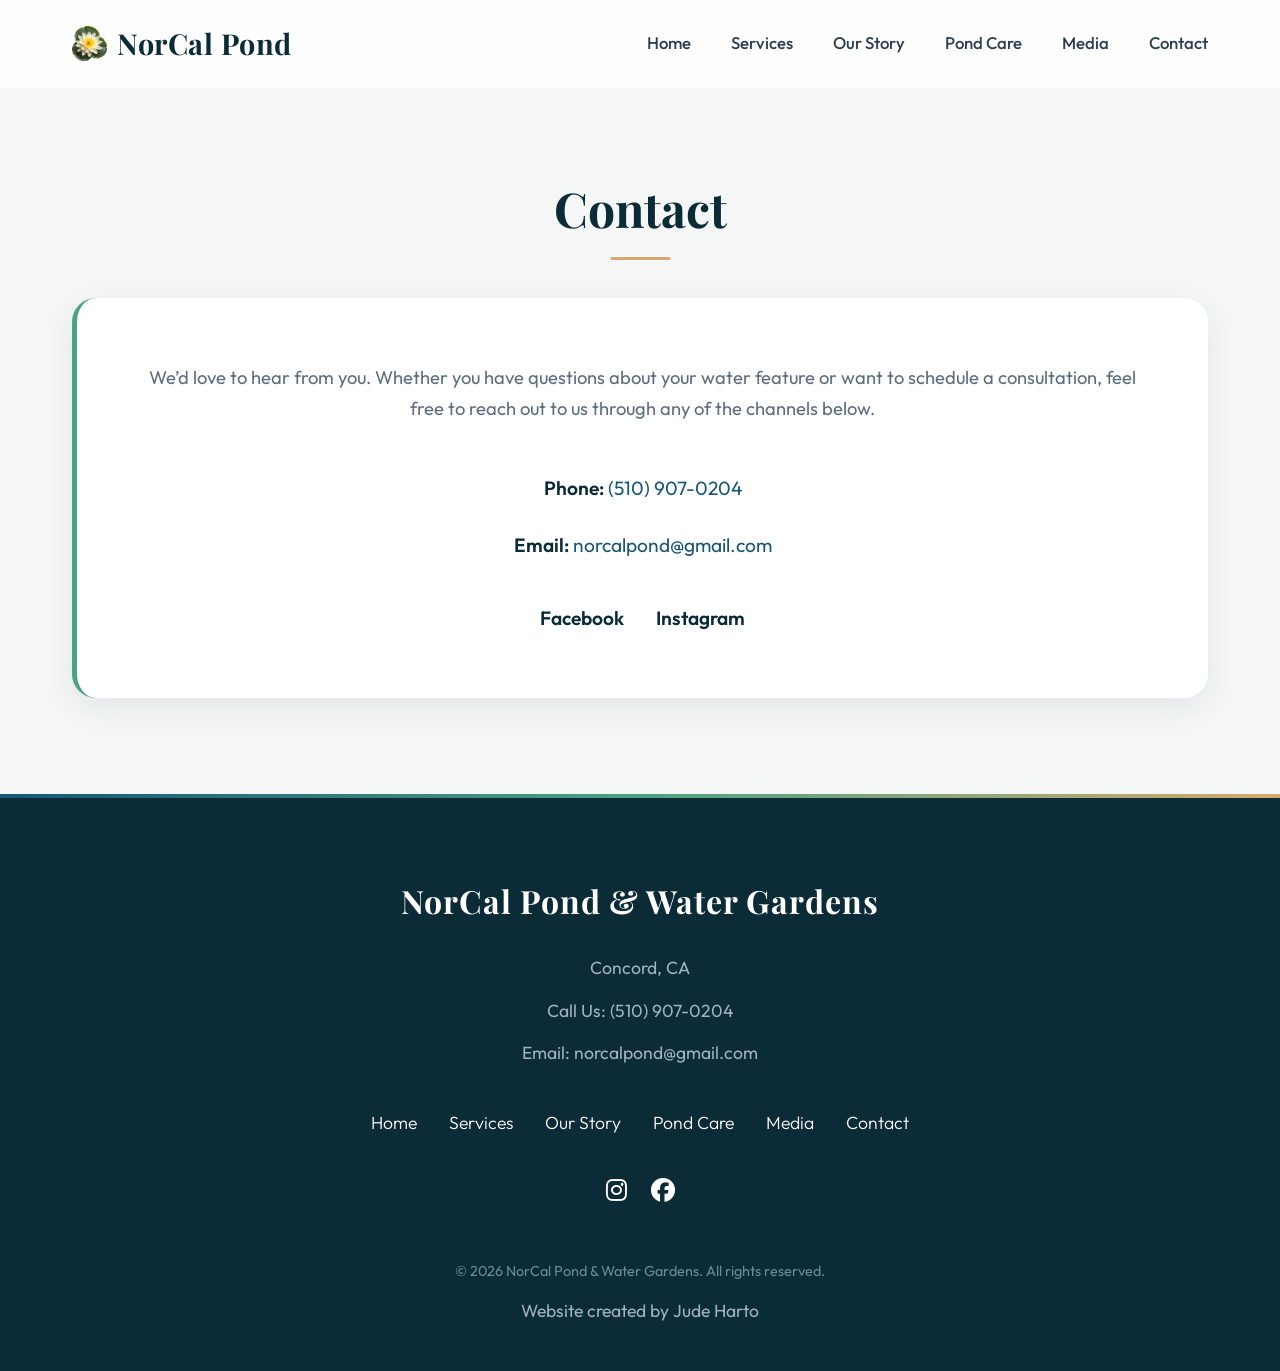
==== contact.html @ 48a9794f "norcalponds 👍" ====
<!DOCTYPE html>
<html lang="en">
<head>
    <meta charset="UTF-8">
    <meta name="viewport" content="width=device-width, initial-scale=1.0">
    <title>NorCal Pond & Water Gardens | Contact</title>
    <link rel="icon" type="image/png" href="pictures/favicon.png">
    <link rel="stylesheet" href="assets/style.css">
    <link rel="stylesheet" href="https://cdnjs.cloudflare.com/ajax/libs/font-awesome/6.4.0/css/all.min.css">
</head>
<body>

    <header>
        <div class="nav-container">
            <a href="index.html" class="logo">
                <img src="pictures/favicon.png" alt="NorCal Pond Logo">
                <span style="color: var(--clr-deep-water, #005f73);">NorCal Pond</span>
            </a>
            
            <button class="mobile-menu-btn" aria-label="Toggle menu">
                <i class="fa-solid fa-bars"></i>
            </button>
    
            <nav class="main-nav">
                <ul>
                    <li><a href="index.html">Home</a></li>
                    <li><a href="services.html">Services</a></li>
                    <li><a href="our-story.html">Our Story</a></li>
                    <li><a href="pond-care.html">Pond Care</a></li>
                    <li><a href="media.html">Media</a></li>
                    <li><a href="contact.html">Contact</a></li>
                </ul>
            </nav>
        </div>
    </header>

<main class="container">
    <h1 class="section-title">Contact</h1>
    
    <div class="content-block" style="text-align: center;">
        <p>We’d love to hear from you. Whether you have questions about your water feature or want to schedule a consultation, feel free to reach out to us through any of the channels below.</p>
        
        <div style="margin-top: 3rem; display: flex; flex-direction: column; gap: 1.5rem; align-items: center;">
            <div style="font-size: 1.2rem;">
                <strong>Phone:</strong> <a href="tel:5109070204" style="color: var(--clr-primary); text-decoration: none;">(510) 907-0204</a>
            </div>
            
            <div style="font-size: 1.2rem;">
                <strong>Email:</strong> <a href="mailto:norcalpond@gmail.com" style="color: var(--clr-primary); text-decoration: none;">norcalpond@gmail.com</a>
            </div>

            <div style="margin-top: 1rem; display: flex; gap: 2rem; font-size: 1.2rem;">
                <a href="https://www.facebook.com/people/Norcal-Pond-and-Water-Gardens/61578142704819/" style="color: var(--clr-deep-water); font-weight: 600; text-decoration: none;">Facebook</a>
                <a href="https://www.instagram.com/norcal_pond/" style="color: var(--clr-deep-water); font-weight: 600; text-decoration: none;">Instagram</a>
            </div>
        </div>
    </div>
</main>

<footer>
    <div class="footer-container" style="text-align: center;">
        <h3>NorCal Pond & Water Gardens</h3>
        <p>Concord, CA</p>
        <p>Call Us: (510) 907-0204</p>
        <p>Email: norcalpond@gmail.com</p>
        
        <div class="footer-links">
            <a href="index.html">Home</a>
            <a href="services.html">Services</a>
            <a href="our-story.html">Our Story</a>
            <a href="pond-care.html">Pond Care</a>
            <a href="media.html">Media</a>
            <a href="contact.html">Contact</a> 
        </div>
        
        <div class="social-icons">
            <a href="https://www.instagram.com/norcal_pond/" target="_blank" aria-label="Instagram">
                <i class="fa-brands fa-instagram"></i>
            </a>
            <a href="https://www.facebook.com/people/Norcal-Pond-and-Water-Gardens/61578142704819/" target="_blank" aria-label="Facebook">
                <i class="fa-brands fa-facebook"></i>
            </a>
        </div>

        <p class="copyright">&copy; 2026 NorCal Pond & Water Gardens. All rights reserved.</p>
    </div>

    <p class="credits">Website created by Jude Harto</p>

</footer>

<script src="assets/mobile.js"></script>

</body>
</main>
---- assets/style.css ----
/* w font in the chat */
@import url('https://fonts.googleapis.com/css2?family=Outfit:wght@300;400;500;600&family=Playfair+Display:ital,wght@0,400;0,600;0,700;1,400&display=swap');

:root {
    --clr-deep-water: #0B2B36;  
    --clr-primary: #175676;      
    --clr-secondary: #4BA383;    
    --clr-accent: #D6A86E;      
    --clr-bg: #F4F7F6;           
    --clr-surface: #FFFFFF;      
    --clr-text-main: #2C3E50;
    --clr-text-light: #5C6D7E;
    --textwhite: #ffffff;
    
    --shadow-soft: 0 10px 30px rgba(11, 43, 54, 0.08);
    --shadow-hover: 0 20px 40px rgba(23, 86, 118, 0.15);
    --transition: all 0.4s cubic-bezier(0.25, 0.8, 0.25, 1);
}

/* --- Base & Scrollbar --- */
* {
    margin: 0;
    padding: 0;
    box-sizing: border-box;
}

body {
    background-color: var(--clr-bg);
    color: var(--clr-text-main);
    font-family: 'Outfit', sans-serif;
    line-height: 1.7;
    overflow-x: hidden;
    animation: fadeIn 1s ease-in-out;
}

/* Custom Water-Themed Scrollbar */
::-webkit-scrollbar {
    width: 10px;
}
::-webkit-scrollbar-track {
    background: var(--clr-bg);
}
::-webkit-scrollbar-thumb {
    background: var(--clr-primary);
    border-radius: 10px;
}
::-webkit-scrollbar-thumb:hover {
    background: var(--clr-secondary);
}

/* --- Animations --- */
@keyframes fadeIn {
    from { opacity: 0; transform: translateY(10px); }
    to { opacity: 1; transform: translateY(0); }
}

@keyframes float {
    0% { transform: translateY(0px); }
    50% { transform: translateY(-10px); }
    100% { transform: translateY(0px); }
}

/* --- Glassmorphism Header --- */
header {
    background-color: rgba(255, 255, 255, 0.85);
    backdrop-filter: blur(12px); /* Frosted glass effect */
    -webkit-backdrop-filter: blur(12px);
    border-bottom: 1px solid rgba(255, 255, 255, 0.3);
    position: sticky;
    top: 0;
    z-index: 1000;
    transition: var(--transition);
}

.nav-container {
    max-width: 1200px;
    margin: 0 auto;
    padding: 1.2rem 2rem;
    display: flex;
    justify-content: space-between;
    align-items: center;
}

.logo {
    font-family: 'Playfair Display', serif;
    font-size: 1.8rem;
    font-weight: 700;
    color: var(--clr-deep-water);
    text-decoration: none;
    letter-spacing: 0.5px;
    display: flex;
    align-items: center;
}

.logo img {
    width: 35px;
    height: 35px;
    margin-right: 10px;
}

.logo span {
    color: var(--clr-secondary);
}

/* Mobile Menu Button - Hidden on Desktop */
.mobile-menu-btn {
    display: none;
    background: none;
    border: none;
    font-size: 1.8rem;
    cursor: pointer;
    color: var(--clr-deep-water);
    transition: var(--transition);
}
.mobile-menu-btn:hover {
    color: var(--clr-primary);
}

nav ul {
    list-style: none;
    display: flex;
    gap: 2.5rem;
}

nav a {
    text-decoration: none;
    color: var(--clr-text-main);
    font-weight: 500;
    font-size: 1.05rem;
    position: relative;
    padding-bottom: 5px;
    transition: var(--transition);
}

/* Cool Hover Underline Effect */
nav a::after {
    content: '';
    position: absolute;
    width: 0;
    height: 2px;
    bottom: 0;
    left: 50%;
    background-color: var(--clr-secondary);
    transition: var(--transition);
    transform: translateX(-50%);
}

nav a:hover {
    color: var(--clr-primary);
}

nav a:hover::after {
    width: 100%;
}

.contact-highlight {
    font-size: 0.95rem;
    background: linear-gradient(135deg, var(--clr-primary), var(--clr-secondary));
    color: white;
    padding: 0.6rem 1.2rem;
    border-radius: 30px;
    font-weight: 500;
    box-shadow: 0 4px 15px rgba(75, 163, 131, 0.3);
    transition: var(--transition);
}

.contact-highlight:hover {
    transform: translateY(-2px);
    box-shadow: 0 6px 20px rgba(75, 163, 131, 0.4);
}

/* --- Hero Section (Cinematic) --- */
.hero {
    position: relative;
    height: 85vh;
    display: flex;
    align-items: center;
    justify-content: center;
    text-align: center;
    color: white;
    overflow: hidden;
}

.hero video {
    position: absolute;
    top: 50%;
    left: 50%;
    min-width: 100%;
    min-height: 100%;
    width: auto;
    height: auto;
    transform: translateX(-50%) translateY(-50%);
    z-index: -1;
    object-fit: cover;
}

.hero-overlay {
    position: absolute;
    top: 0;
    left: 0;
    width: 100%;
    height: 100%;
    background: linear-gradient(to bottom, rgba(11, 43, 54, 0.6), rgba(23, 86, 118, 0.4));
    z-index: 0;
}

.hero-content {
    position: relative;
    z-index: 1;
    max-width: 900px;
    padding: 2rem;
    animation: fadeIn 1.5s ease-out forwards;
}

.hero-content h1 {
    font-family: 'Playfair Display', serif;
    font-size: 4.5rem;
    font-weight: 700;
    margin-bottom: 1.5rem;
    line-height: 1.1;
    text-shadow: 0 10px 30px rgba(0,0,0,0.5);
    letter-spacing: 1px;
}

.hero-content p {
    font-size: 1.4rem;
    font-weight: 300;
    margin-bottom: 2rem;
    text-shadow: 0 4px 10px rgba(0,0,0,0.5);
    opacity: 0.9;
}

/* --- Typography & Headings --- */
h1, h2, h3 {
    font-family: 'Playfair Display', serif;
    color: var(--clr-deep-water);
}

.section-title {
    text-align: center;
    font-size: 3rem;
    margin-bottom: 3rem;
    position: relative;
    display: inline-block;
    left: 50%;
    transform: translateX(-50%);
}

.section-title::after {
    content: '';
    position: absolute;
    width: 60px;
    height: 3px;
    background-color: var(--clr-accent);
    bottom: -10px;
    left: 50%;
    transform: translateX(-50%);
    border-radius: 2px;
}

/* --- Layout & Content Blocks --- */
.container {
    max-width: 1200px;
    margin: 5rem auto;
    padding: 0 2rem;
}

.content-block {
    background: var(--clr-surface);
    padding: 4rem;
    border-radius: 24px;
    box-shadow: var(--shadow-soft);
    margin-bottom: 3rem;
    border-left: 5px solid var(--clr-secondary);
    position: relative;
    overflow: hidden;
}

.content-block h2 {
    font-size: 2.2rem;
    margin-bottom: 1.5rem;
    margin-top: 2.5rem;
    color: var(--clr-primary);
}

.content-block h2:first-child {
    margin-top: 0;
}

.content-block p {
    margin-bottom: 1.8rem;
    font-size: 1.15rem;
    color: var(--clr-text-light);
}

.content-block strong {
    color: var(--clr-deep-water);
    font-weight: 600;
}

/* --- Floating Service Cards --- */
.services-grid {
    display: grid;
    grid-template-columns: repeat(auto-fit, minmax(280px, 1fr));
    gap: 2.5rem;
    margin-top: 3rem;
}

.service-card {
    background: var(--clr-surface);
    padding: 3rem 2rem;
    border-radius: 20px;
    box-shadow: var(--shadow-soft);
    border-top: 5px solid var(--clr-primary);
    transition: var(--transition);
    position: relative;
    z-index: 1;
}

.service-card::before {
    content: '';
    position: absolute;
    top: 0; left: 0; right: 0; bottom: 0;
    background: linear-gradient(180deg, rgba(255,255,255,0) 0%, rgba(75,163,131,0.03) 100%);
    border-radius: 20px;
    z-index: -1;
}

.service-card:hover {
    transform: translateY(-15px);
    box-shadow: var(--shadow-hover);
    border-top-color: var(--clr-secondary);
}

.service-card h3 {
    font-size: 1.8rem;
    margin-bottom: 1.2rem;
    color: var(--clr-primary);
    transition: var(--transition);
}

.service-card:hover h3 {
    color: var(--clr-secondary);
}

.service-card p {
    color: var(--clr-text-light);
    font-size: 1.05rem;
}

/* --- Dynamic Images --- */
.featured-image {
    width: 50%;
    max-width: 800px;
    height: auto;
    border-radius: 16px;
    margin: 3rem auto;
    display: block;
    box-shadow: var(--shadow-soft);
    transition: var(--transition);
    object-fit: cover;
}

.featured-image:hover {
    transform: scale(1.02);
    box-shadow: var(--shadow-hover);
}

/* --- Premium Footer --- */
footer {
    background-color: var(--clr-deep-water);
    color: var(--clr-surface);
    text-align: center;
    padding: 5rem 2rem 2rem 2rem;
    margin-top: 6rem;
    position: relative;
}

footer::before {
    content: '';
    position: absolute;
    top: 0;
    left: 0;
    width: 100%;
    height: 4px;
    background: linear-gradient(90deg, var(--clr-primary), var(--clr-secondary), var(--clr-accent));
}

footer h3 {
    color: var(--clr-surface);
    font-size: 2rem;
    margin-bottom: 1.5rem;
    letter-spacing: 1px;
}

footer p {
    margin-bottom: 0.8rem;
    color: #A0B2C1;
    font-size: 1.1rem;
}

.footer-links {
    margin-top: 2.5rem;
    display: flex;
    justify-content: center;
    gap: 2rem;
}

.footer-links a {
    color: var(--clr-surface);
    text-decoration: none;
    font-weight: 300;
    font-size: 1.1rem;
    transition: var(--transition);
}

.footer-links a:hover {
    color: var(--clr-accent);
}

/* Social Icons Setup */
.social-icons {
    margin-top: 2rem;
    display: flex;
    justify-content: center;
    gap: 1.5rem;
    font-size: 1.5rem;
}

.social-icons a {
    color: var(--clr-surface);
    text-decoration: none;
    transition: var(--transition);
}

.social-icons a:hover {
    color: var(--clr-secondary);
    transform: translateY(-3px);
}

.copyright {
    margin-top: 3rem;
    font-size: 0.9rem;
    color: #6C8B99;
}

.credit {
    margin-top: 1rem;
    font-size: 0.9rem;
    color: #6C8B99;
}


/* =========================================
   Responsive Design (Mobile UI Overrides)
   ========================================= */
@media (max-width: 768px) {
    
    /* Header & Navigation */
    .mobile-menu-btn {
        display: block; /* Show hamburger */
    }

    .main-nav {
        display: none; /* Hide default nav */
        position: absolute;
        top: 100%;
        left: 0;
        width: 100%;
        background-color: rgba(255, 255, 255, 0.95);
        backdrop-filter: blur(12px);
        -webkit-backdrop-filter: blur(12px);
        box-shadow: 0 10px 20px rgba(0,0,0,0.1);
        border-top: 1px solid rgba(0,0,0,0.05);
    }

    .main-nav.active {
        display: block; /* Shown by JS toggle */
    }

    .main-nav ul {
        flex-direction: column;
        gap: 0;
        padding: 1rem 0;
    }

    .main-nav ul li {
        width: 100%;
        text-align: center;
    }

    .main-nav ul li a {
        display: block;
        padding: 1.2rem;
        font-size: 1.1rem;
        border-bottom: 1px solid rgba(0,0,0,0.05);
    }

    nav a::after {
        display: none; /* Remove underline hover effect on mobile */
    }

    /* Hero Fixes for Mobile */
    .hero-content h1 {
        font-size: 2.8rem;
    }
    
    .hero-content p {
        font-size: 1.1rem;
    }

    .section-title {
        font-size: 2.2rem;
    }

    .content-block {
        padding: 2.5rem 1.5rem; /* Tighter padding for phones */
    }

    .featured-image {
        width: 100%; 
    }

    .footer-links {
        flex-direction: column; 
        gap: 1.2rem;
    }
    
    .footer-links a {
        display: block;
        padding: 0.5rem; 
    }
}
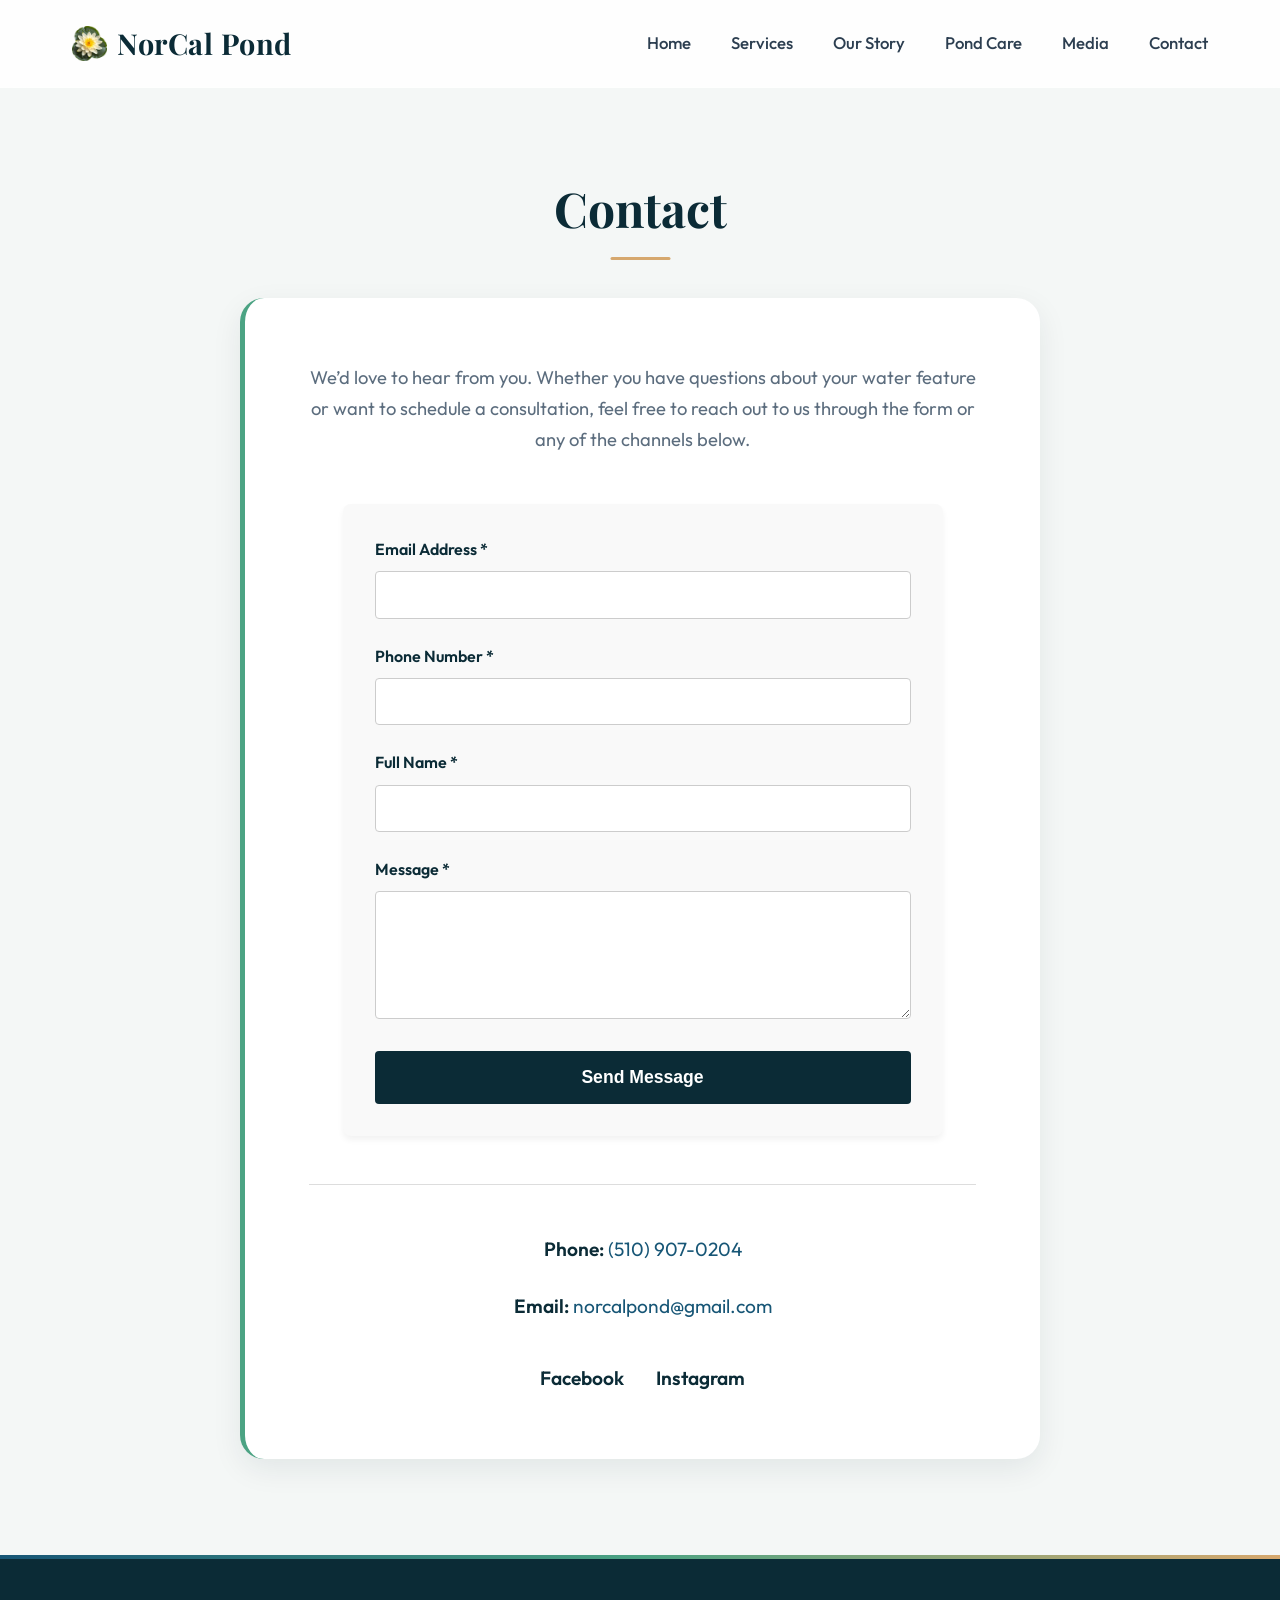
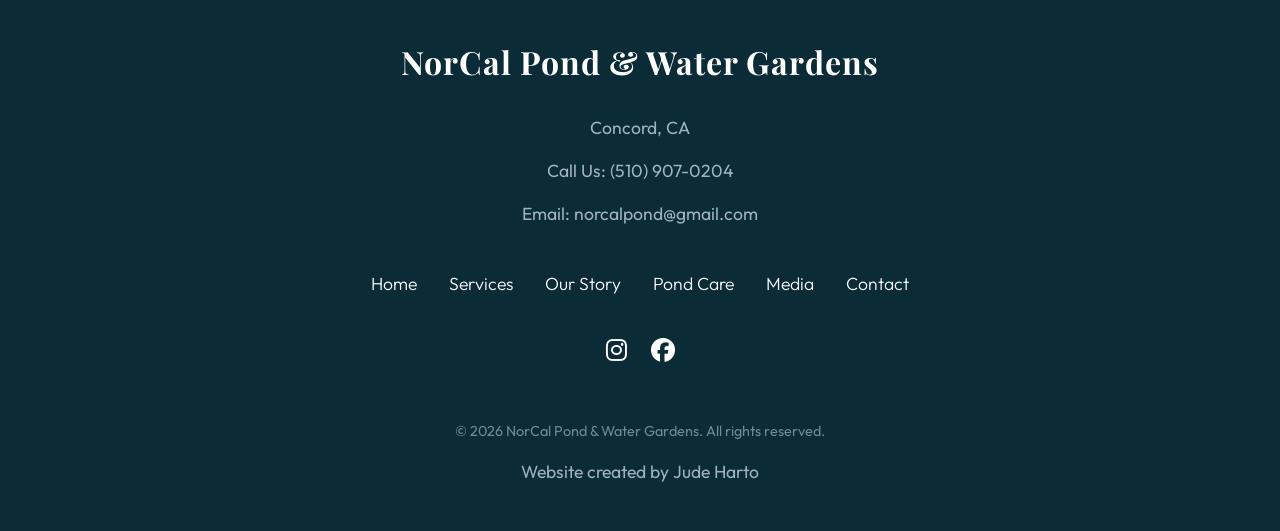
==== commit 1978e724: "Update contact.html" ====
--- a/contact.html
+++ b/contact.html
@@ -35,12 +35,50 @@
     </header>
 
 <main class="container">
-    <h1 class="section-title">Contact</h1>
+    <h1 class="section-title" style="text-align: center;">Contact</h1>
     
-    <div class="content-block" style="text-align: center;">
-        <p>We’d love to hear from you. Whether you have questions about your water feature or want to schedule a consultation, feel free to reach out to us through any of the channels below.</p>
+    <div class="content-block" style="text-align: center; max-width: 800px; margin: 0 auto;">
+        <p>We’d love to hear from you. Whether you have questions about your water feature or want to schedule a consultation, feel free to reach out to us through the form or any of the channels below.</p>
         
-        <div style="margin-top: 3rem; display: flex; flex-direction: column; gap: 1.5rem; align-items: center;">
+        <!-- FormSubmit Contact Form -->
+        <form action="https://formsubmit.co/norcalpond@gmail.com" method="POST" style="max-width: 600px; margin: 3rem auto; display: flex; flex-direction: column; gap: 1.5rem; text-align: left; background: #f9f9f9; padding: 2rem; border-radius: 8px; box-shadow: 0 4px 6px rgba(0,0,0,0.05);">
+            
+            <!-- Honeypot for spam protection -->
+            <input type="text" name="_honey" style="display:none">
+            <!-- Disables the FormSubmit Captcha page for a smoother user experience -->
+            <input type="hidden" name="_captcha" value="false">
+            <!-- Custom subject line for your inbox -->
+            <input type="hidden" name="_subject" value="New Website Inquiry for NorCal Pond">
+            <!-- Optional: Redirect back to contact page after sending -->
+            <input type="hidden" name="_next" value="https://norcalpond.com/contact.html">
+
+            <div style="display: flex; flex-direction: column; gap: 0.5rem;">
+                <label for="email" style="font-weight: 600; color: var(--clr-deep-water, #005f73);">Email Address *</label>
+                <input type="email" id="email" name="email" required style="padding: 0.8rem; border: 1px solid #ccc; border-radius: 4px; font-family: inherit; font-size: 1rem;">
+            </div>
+
+            <div style="display: flex; flex-direction: column; gap: 0.5rem;">
+                <label for="phone" style="font-weight: 600; color: var(--clr-deep-water, #005f73);">Phone Number *</label>
+                <input type="tel" id="phone" name="phone" required style="padding: 0.8rem; border: 1px solid #ccc; border-radius: 4px; font-family: inherit; font-size: 1rem;">
+            </div>
+
+            <div style="display: flex; flex-direction: column; gap: 0.5rem;">
+                <label for="name" style="font-weight: 600; color: var(--clr-deep-water, #005f73);">Full Name *</label>
+                <input type="text" id="name" name="name" required style="padding: 0.8rem; border: 1px solid #ccc; border-radius: 4px; font-family: inherit; font-size: 1rem;">
+            </div>
+
+            <div style="display: flex; flex-direction: column; gap: 0.5rem;">
+                <label for="message" style="font-weight: 600; color: var(--clr-deep-water, #005f73);">Message *</label>
+                <textarea id="message" name="message" rows="5" required style="padding: 0.8rem; border: 1px solid #ccc; border-radius: 4px; font-family: inherit; font-size: 1rem; resize: vertical;"></textarea>
+            </div>
+
+            <button type="submit" style="margin-top: 0.5rem; padding: 1rem; background-color: var(--clr-deep-water, #005f73); color: white; border: none; border-radius: 4px; font-size: 1.1rem; font-weight: 600; cursor: pointer; transition: opacity 0.2s;">Send Message</button>
+        </form>
+        
+        <hr style="border: 0; height: 1px; background: #ddd; margin: 3rem 0;">
+
+        <!-- Direct Contact Info -->
+        <div style="display: flex; flex-direction: column; gap: 1.5rem; align-items: center;">
             <div style="font-size: 1.2rem;">
                 <strong>Phone:</strong> <a href="tel:5109070204" style="color: var(--clr-primary); text-decoration: none;">(510) 907-0204</a>
             </div>
@@ -50,8 +88,8 @@
             </div>
 
             <div style="margin-top: 1rem; display: flex; gap: 2rem; font-size: 1.2rem;">
-                <a href="https://www.facebook.com/people/Norcal-Pond-and-Water-Gardens/61578142704819/" style="color: var(--clr-deep-water); font-weight: 600; text-decoration: none;">Facebook</a>
-                <a href="https://www.instagram.com/norcal_pond/" style="color: var(--clr-deep-water); font-weight: 600; text-decoration: none;">Instagram</a>
+                <a href="https://www.facebook.com/people/Norcal-Pond-and-Water-Gardens/61578142704819/" style="color: var(--clr-deep-water, #005f73); font-weight: 600; text-decoration: none;">Facebook</a>
+                <a href="https://www.instagram.com/norcal_pond/" style="color: var(--clr-deep-water, #005f73); font-weight: 600; text-decoration: none;">Instagram</a>
             </div>
         </div>
     </div>
@@ -86,10 +124,9 @@
     </div>
 
     <p class="credits">Website created by Jude Harto</p>
-
 </footer>
 
 <script src="assets/mobile.js"></script>
 
 </body>
-</main>+</html>
